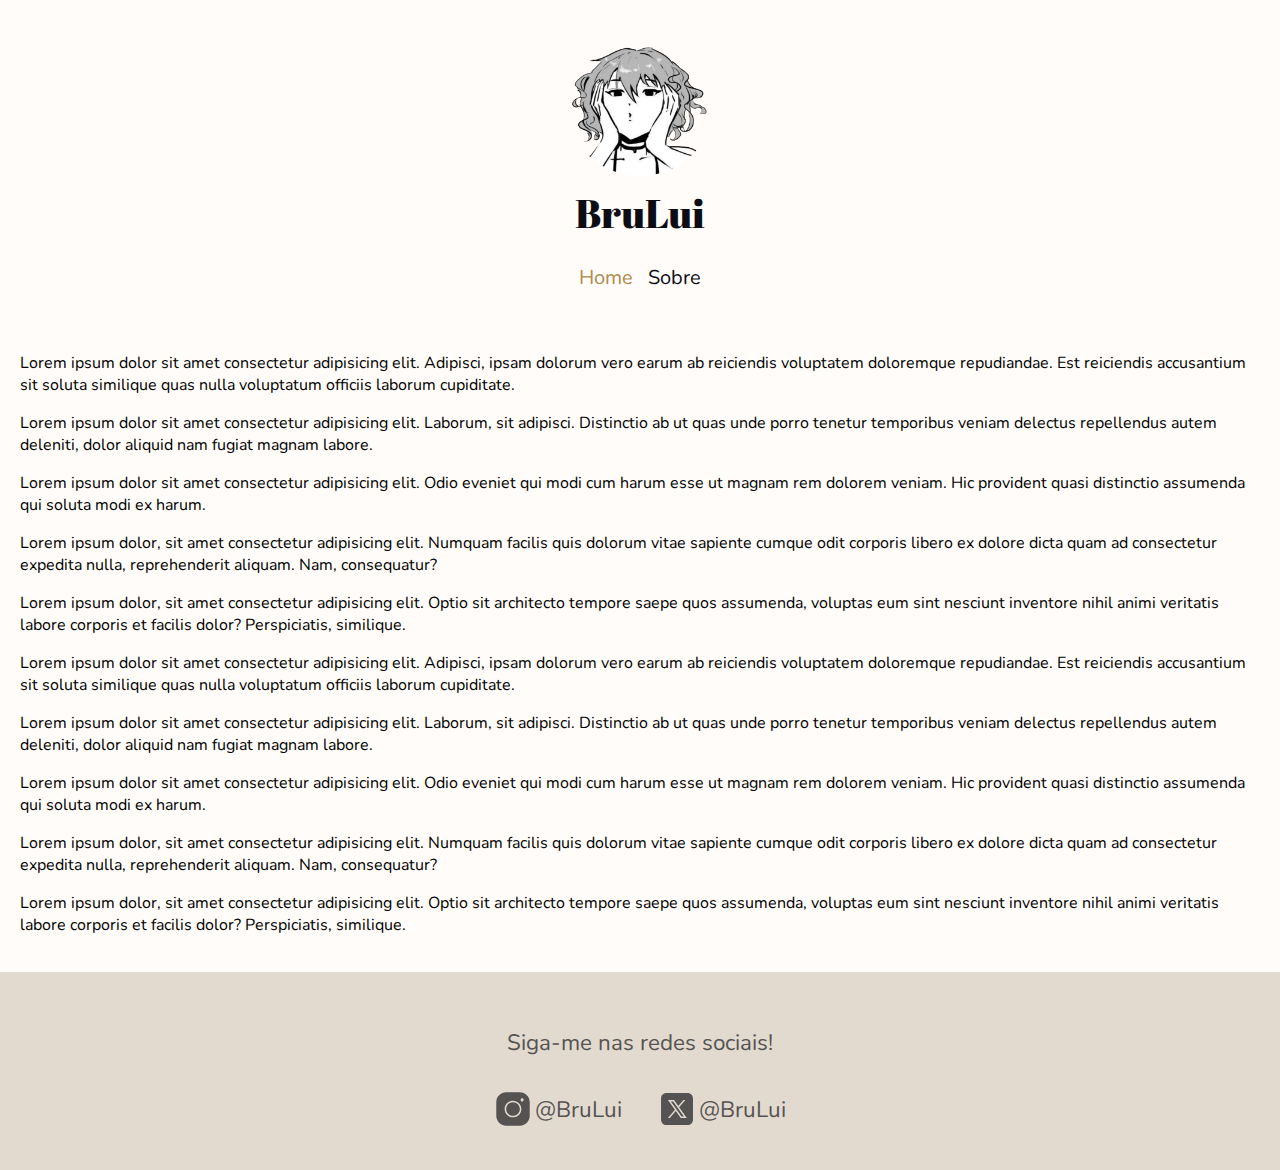
==== index.html @ 7a9b4ab3 "inicio de projeto" ====
<!DOCTYPE html>
<html lang="pt-br">
<head>
    <meta charset="UTF-8">
    <meta http-equiv="X-UA-Compatible" content="IE=edge">
    <meta name="viewport" content="width=device-width, initial-scale=1.0">
    <link rel="stylesheet" href="./css/home.css">
    <link rel="icon" href="./icon/icon.ico">

    <link rel="preconnect" href="https://fonts.googleapis.com">
    <link rel="preconnect" href="https://fonts.gstatic.com" crossorigin>
    <link href="https://fonts.googleapis.com/css2?family=Abril+Fatface&family=Nunito:wght@500&display=swap" rel="stylesheet">
    
    <title>BruLui - Portfolio</title>
</head>
<body>
    <header>
        <div class="icon">
            <img src="./icon/icon.png" width="150" height="150">
        </div>
        <h1>BruLui</h1>
        <nav>
            <a href="index.html" class="home">Home</a>
            <a href="sobre.html" class="sobre">Sobre</a>
        </nav>
    </header>

    <main>
        <p>Lorem ipsum dolor sit amet consectetur adipisicing elit. Adipisci, ipsam dolorum vero earum ab reiciendis voluptatem doloremque repudiandae. Est reiciendis accusantium sit soluta similique quas nulla voluptatum officiis laborum cupiditate.</p>
        <p>Lorem ipsum dolor sit amet consectetur adipisicing elit. Laborum, sit adipisci. Distinctio ab ut quas unde porro tenetur temporibus veniam delectus repellendus autem deleniti, dolor aliquid nam fugiat magnam labore.</p>
        <p>Lorem ipsum dolor sit amet consectetur adipisicing elit. Odio eveniet qui modi cum harum esse ut magnam rem dolorem veniam. Hic provident quasi distinctio assumenda qui soluta modi ex harum.</p>
        <p>Lorem ipsum dolor, sit amet consectetur adipisicing elit. Numquam facilis quis dolorum vitae sapiente cumque odit corporis libero ex dolore dicta quam ad consectetur expedita nulla, reprehenderit aliquam. Nam, consequatur?</p>
        <p>Lorem ipsum dolor, sit amet consectetur adipisicing elit. Optio sit architecto tempore saepe quos assumenda, voluptas eum sint nesciunt inventore nihil animi veritatis labore corporis et facilis dolor? Perspiciatis, similique.</p>
        <p>Lorem ipsum dolor sit amet consectetur adipisicing elit. Adipisci, ipsam dolorum vero earum ab reiciendis voluptatem doloremque repudiandae. Est reiciendis accusantium sit soluta similique quas nulla voluptatum officiis laborum cupiditate.</p>
        <p>Lorem ipsum dolor sit amet consectetur adipisicing elit. Laborum, sit adipisci. Distinctio ab ut quas unde porro tenetur temporibus veniam delectus repellendus autem deleniti, dolor aliquid nam fugiat magnam labore.</p>
        <p>Lorem ipsum dolor sit amet consectetur adipisicing elit. Odio eveniet qui modi cum harum esse ut magnam rem dolorem veniam. Hic provident quasi distinctio assumenda qui soluta modi ex harum.</p>
        <p>Lorem ipsum dolor, sit amet consectetur adipisicing elit. Numquam facilis quis dolorum vitae sapiente cumque odit corporis libero ex dolore dicta quam ad consectetur expedita nulla, reprehenderit aliquam. Nam, consequatur?</p>
        <p>Lorem ipsum dolor, sit amet consectetur adipisicing elit. Optio sit architecto tempore saepe quos assumenda, voluptas eum sint nesciunt inventore nihil animi veritatis labore corporis et facilis dolor? Perspiciatis, similique.</p>
        
    </main>

    <!--<div class="grid-wrapper">
        <div>
            <img src="img/divine.jpg" class="tall">
        </div>
        <div>
            <img src="img/magic.jpg" class="wide">
        </div>
        <div>
            <img src="img/moon.jpg" class="big">
        </div>
        <div>
            <img src="img/Earring.jpg" class="big">
        </div>
    </div>-->
    
    <footer>
        <p>Siga-me nas redes sociais!</p>
        <div class="links">
            <div class="btn">
                <img src="./icon/icon_insta.svg">
                <a href="https://www.instagram.com/bru__lui/">@BruLui</a>
            </div>
            <div class="btn">
                <img src="./icon/icon_x.svg">
                <a href="https://twitter.com/Bru__Lui">@BruLui</a>
            </div>
        
        </div>
    </footer>
</body>
</html>
---- css/home.css ----
body {
    margin: 0;
    padding: 0;
    min-height: 100vh;
    max-width: 100vw;
    background: #FFFCF9;
    box-sizing: border-box;
    display: flex;
    flex-direction: column;
}

/*HEADER*/

header {
    display: flex;
    flex-direction: column;
    align-items: center;
    padding: 2%;
}
.icon {
    border-radius: 50%;
    overflow: hidden;
}
.icon > img {
    height: auto;
    display: block;
   
}

header > h1 {
    font-family: 'Abril Fatface', cursive;
    font-weight: 400;
    font-size: 2.5rem;
    margin: 10px;
    color: #0C0C15;
    margin-bottom: 1.5rem;
}

a {
    text-decoration: none;
}

nav {
    font-family: "Nunito", sans-serif;
    font-size: 20px;
}
nav > a {
    color: #0C0C15;
    padding: 5px;

}
nav > a:hover {
    text-decoration: underline; 
    color: #AE8C49;
}
nav > .home {
    color: #AE8C49;
}

/*MAIN*/

main {
    flex: 1 1 0;
    padding: 20px;
    font-family: "Nunito", sans-serif;
}
 
.grid-wrapper {
    /*padding: 10px;*/
    margin: 6rem;
    display: grid;
    grid-gap: 15px;
    grid-template-columns: repeat(auto-fit, minmax(250px, 1fr));
    grid-auto-rows: 200px;
    grid-auto-flow: dense;

    
}

.grid-wrapper .wide{
    grid-column: span 2;
}

.grid-wrapper .tall{
    grid-column: span 2;
}

.grid-wrapper .big{
    grid-column: span 2;
    grid-row: span 2;
}

.grid-wrapper > div > img {
    max-width: 100%;
    height: auto;
    vertical-align: middle;
    display: inline-block;
    object-fit: cover;

}

.grid-wrapper > div {
    /*display: flex;*/
    justify-content: center;
    align-items: center;
}



/*FOOTER*/

footer {
    background-color: #E3DACF;
    font-family: "Nunito", sans-serif;
    text-align: center;
    margin: 0;
    padding-top: 2rem;
    padding-bottom: 2rem;
    display: flex;
    flex-direction: column;
    align-items: center;
    text-align: center;
    color: #545352;
    font-size: 1.4rem;

}

footer > .links {
    list-style-type: none;
    display: flex;
    flex-direction: row;
}

.btn {
    display: flex;
    align-items: center;
    border-style: none;
    background-color: rgba(0, 0, 0, 0);
    font-family: "Nunito", sans-serif;
    font-size: 1.4rem;
    height: 100%;
    width: 9rem;
    margin: 5px;
    border-radius: 10px;
    border-style: none;
    cursor: pointer;
    justify-content: center;
    padding: 5px;
    transition: background-color 0.5s;
}

.btn > img {
    width: 2.4rem;
    margin-right: 3px;
}

.btn > a {
    text-decoration: none;
    color: #545352;
    
}

.btn:hover {
    background-color: #FFFCF9;
    color:#525452;

}
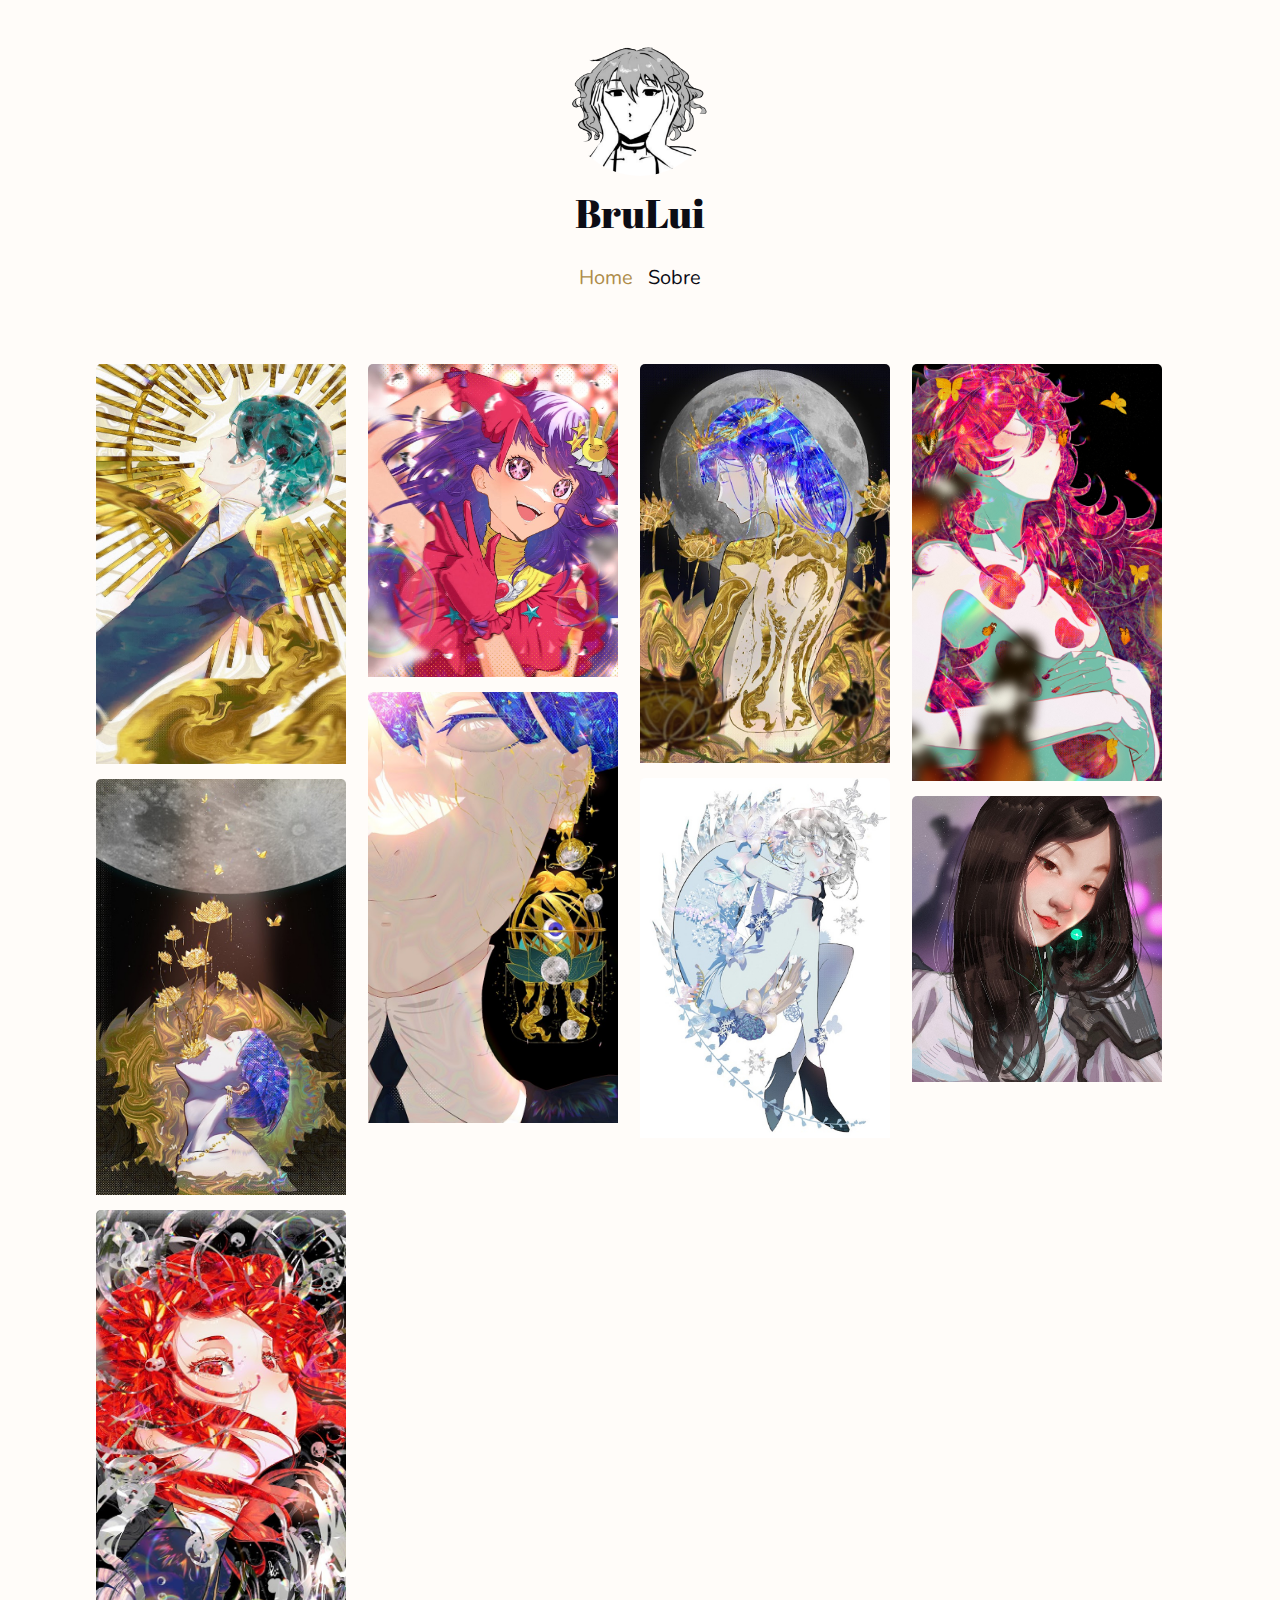
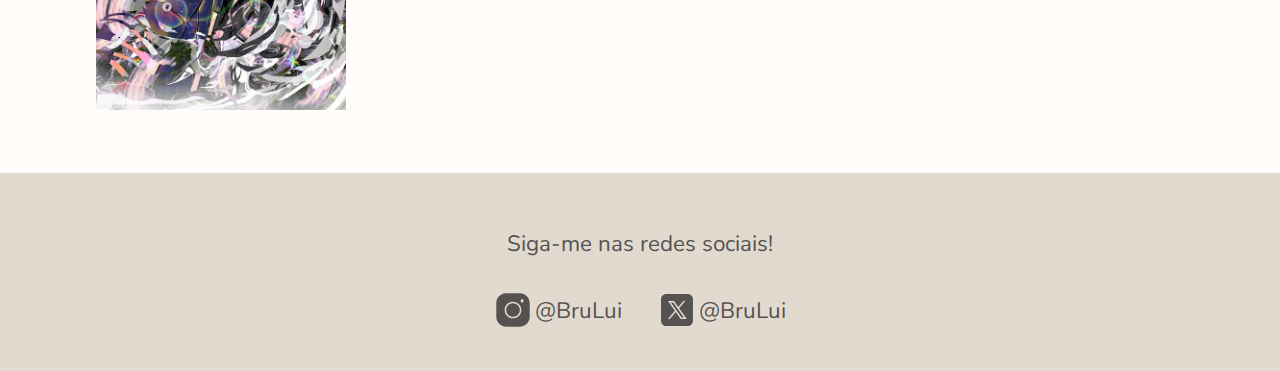
==== commit a93e36e7: "galeria de imagens" ====
--- a/index.html
+++ b/index.html
@@ -26,17 +26,31 @@
     </header>
 
     <main>
-        <p>Lorem ipsum dolor sit amet consectetur adipisicing elit. Adipisci, ipsam dolorum vero earum ab reiciendis voluptatem doloremque repudiandae. Est reiciendis accusantium sit soluta similique quas nulla voluptatum officiis laborum cupiditate.</p>
-        <p>Lorem ipsum dolor sit amet consectetur adipisicing elit. Laborum, sit adipisci. Distinctio ab ut quas unde porro tenetur temporibus veniam delectus repellendus autem deleniti, dolor aliquid nam fugiat magnam labore.</p>
-        <p>Lorem ipsum dolor sit amet consectetur adipisicing elit. Odio eveniet qui modi cum harum esse ut magnam rem dolorem veniam. Hic provident quasi distinctio assumenda qui soluta modi ex harum.</p>
-        <p>Lorem ipsum dolor, sit amet consectetur adipisicing elit. Numquam facilis quis dolorum vitae sapiente cumque odit corporis libero ex dolore dicta quam ad consectetur expedita nulla, reprehenderit aliquam. Nam, consequatur?</p>
-        <p>Lorem ipsum dolor, sit amet consectetur adipisicing elit. Optio sit architecto tempore saepe quos assumenda, voluptas eum sint nesciunt inventore nihil animi veritatis labore corporis et facilis dolor? Perspiciatis, similique.</p>
-        <p>Lorem ipsum dolor sit amet consectetur adipisicing elit. Adipisci, ipsam dolorum vero earum ab reiciendis voluptatem doloremque repudiandae. Est reiciendis accusantium sit soluta similique quas nulla voluptatum officiis laborum cupiditate.</p>
-        <p>Lorem ipsum dolor sit amet consectetur adipisicing elit. Laborum, sit adipisci. Distinctio ab ut quas unde porro tenetur temporibus veniam delectus repellendus autem deleniti, dolor aliquid nam fugiat magnam labore.</p>
-        <p>Lorem ipsum dolor sit amet consectetur adipisicing elit. Odio eveniet qui modi cum harum esse ut magnam rem dolorem veniam. Hic provident quasi distinctio assumenda qui soluta modi ex harum.</p>
-        <p>Lorem ipsum dolor, sit amet consectetur adipisicing elit. Numquam facilis quis dolorum vitae sapiente cumque odit corporis libero ex dolore dicta quam ad consectetur expedita nulla, reprehenderit aliquam. Nam, consequatur?</p>
-        <p>Lorem ipsum dolor, sit amet consectetur adipisicing elit. Optio sit architecto tempore saepe quos assumenda, voluptas eum sint nesciunt inventore nihil animi veritatis labore corporis et facilis dolor? Perspiciatis, similique.</p>
-        
+        <div class="container">
+            <div class="box">
+
+                <div class="dream">
+                    <img src="./img/Phos.jpg" alt="">
+                    <img src="./img/Moon.jpg" alt="">
+                    <img src="./img/Cinnabar.jpg" alt="">
+                </div>    
+                
+                <div class="dream">
+                    <img src="./img/Ai.jpg" alt="">
+                    <img src="./img/Brinco.jpg" alt="">
+                </div>
+
+                <div class="dream">
+                    <img src="./img/LapisLazuli.jpg" alt="">
+                    <img src="./img/Antarc.jpg" alt="">
+                </div>
+
+                <div class="dream">
+                    <img src="./img/padpa.jpg" alt="">
+                    <img src="./img/Jet.jpg" alt="">
+                </div>
+            </div>
+        </div>
     </main>
 
     <!--<div class="grid-wrapper">
--- a/css/home.css
+++ b/css/home.css
@@ -60,53 +60,38 @@
 
 /*MAIN*/
 
-main {
+/*main {
     flex: 1 1 0;
-    padding: 20px;
-    font-family: "Nunito", sans-serif;
-}
- 
-.grid-wrapper {
-    /*padding: 10px;*/
-    margin: 6rem;
-    display: grid;
-    grid-gap: 15px;
-    grid-template-columns: repeat(auto-fit, minmax(250px, 1fr));
-    grid-auto-rows: 200px;
-    grid-auto-flow: dense;
+    align-items: center;
+    margin: 0 auto;
+}*/
 
-    
+main > .container {
+    display: flex;
+    flex-direction: column;
+    justify-content: center;
+    align-items: center;
+    /*margin: 40px 20px 0 20px;*/
+    margin: 3rem 6rem 3rem 6rem;
 }
 
-.grid-wrapper .wide{
-    grid-column: span 2;
+main > .container .box {
+    display: flex;
+    flex-direction: row;
+    justify-content: space-between; 
 }
 
-.grid-wrapper .tall{
-    grid-column: span 2;
+main > .container .dream {
+    display: flex;
+    flex-direction: column;
+    width: 32.5%;
 }
 
-.grid-wrapper .big{
-    grid-column: span 2;
-    grid-row: span 2;
+main > .container .dream img {
+    width: 92%;
+    padding-bottom: 15px;
+    border-radius: 5px;
 }
-
-.grid-wrapper > div > img {
-    max-width: 100%;
-    height: auto;
-    vertical-align: middle;
-    display: inline-block;
-    object-fit: cover;
-
-}
-
-.grid-wrapper > div {
-    /*display: flex;*/
-    justify-content: center;
-    align-items: center;
-}
-
-
 
 /*FOOTER*/
 
@@ -115,6 +100,7 @@
     font-family: "Nunito", sans-serif;
     text-align: center;
     margin: 0;
+    bottom: 0;
     padding-top: 2rem;
     padding-bottom: 2rem;
     display: flex;
@@ -123,7 +109,6 @@
     text-align: center;
     color: #545352;
     font-size: 1.4rem;
-
 }
 
 footer > .links {
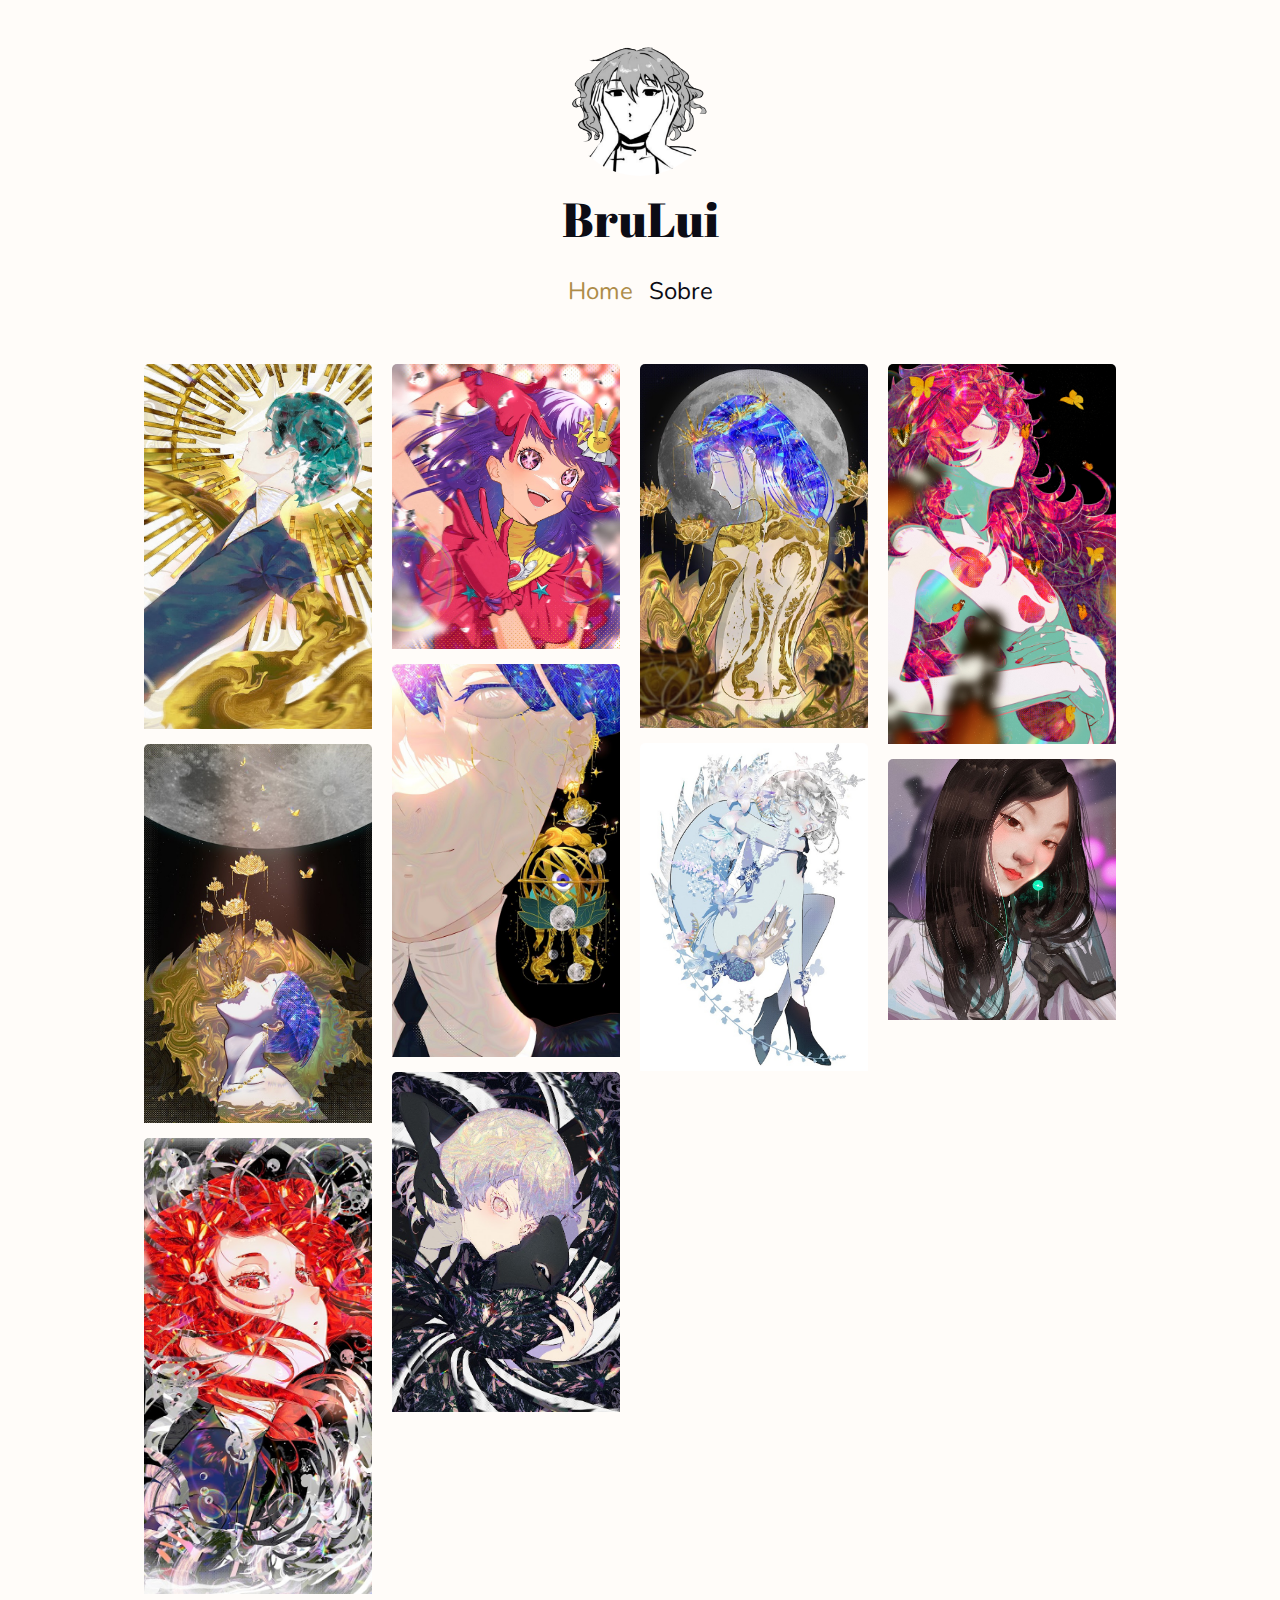
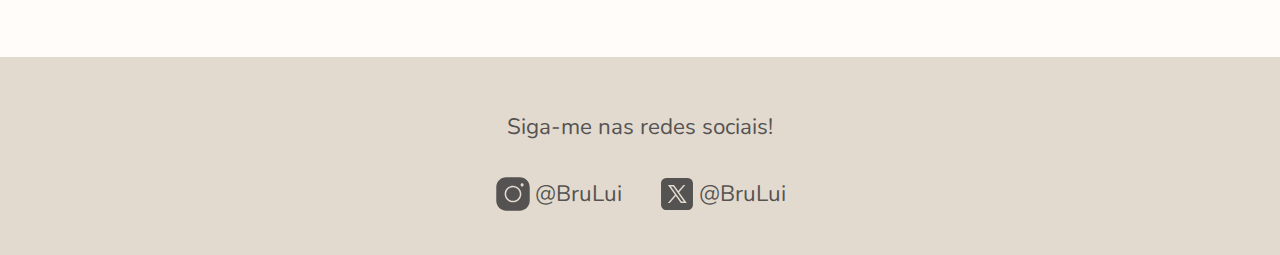
==== commit bc34bb89: "bicolor update" ====
--- a/index.html
+++ b/index.html
@@ -38,6 +38,7 @@
                 <div class="dream">
                     <img src="./img/Ai.jpg" alt="">
                     <img src="./img/Brinco.jpg" alt="">
+                    <img src="./img/bicolor.jpg" alt="">
                 </div>
 
                 <div class="dream">
--- a/css/home.css
+++ b/css/home.css
@@ -31,7 +31,7 @@
 header > h1 {
     font-family: 'Abril Fatface', cursive;
     font-weight: 400;
-    font-size: 2.5rem;
+    font-size: 3rem;
     margin: 10px;
     color: #0C0C15;
     margin-bottom: 1.5rem;
@@ -43,7 +43,7 @@
 
 nav {
     font-family: "Nunito", sans-serif;
-    font-size: 20px;
+    font-size: 1.5rem;
 }
 nav > a {
     color: #0C0C15;
@@ -72,7 +72,7 @@
     justify-content: center;
     align-items: center;
     /*margin: 40px 20px 0 20px;*/
-    margin: 3rem 6rem 3rem 6rem;
+    margin: 2rem 9rem 3rem 9rem;
 }
 
 main > .container .box {
@@ -84,7 +84,7 @@
 main > .container .dream {
     display: flex;
     flex-direction: column;
-    width: 32.5%;
+    width: 30%; /*32.5*/
 }
 
 main > .container .dream img {
@@ -92,6 +92,34 @@
     padding-bottom: 15px;
     border-radius: 5px;
 }
+
+
+@media only screen and (max-width: 770px) {
+    header > h1 {
+        font-size: 3rem;
+    }
+    nav {
+        font-size: 1.5rem;
+    }
+    main > .container {
+        margin: 2rem 2rem 2rem 2rem;
+    }
+
+    main > .container .box {
+        flex-direction: column;
+    }
+
+    main > .container .dream {
+        width: 100%;
+    }
+
+    main > .container .dream img {
+        width: 100%;
+        padding-bottom: 15px;
+        border-radius: 5px;
+    }
+}
+
 
 /*FOOTER*/
 
@@ -153,3 +181,4 @@
 }
 
 
+
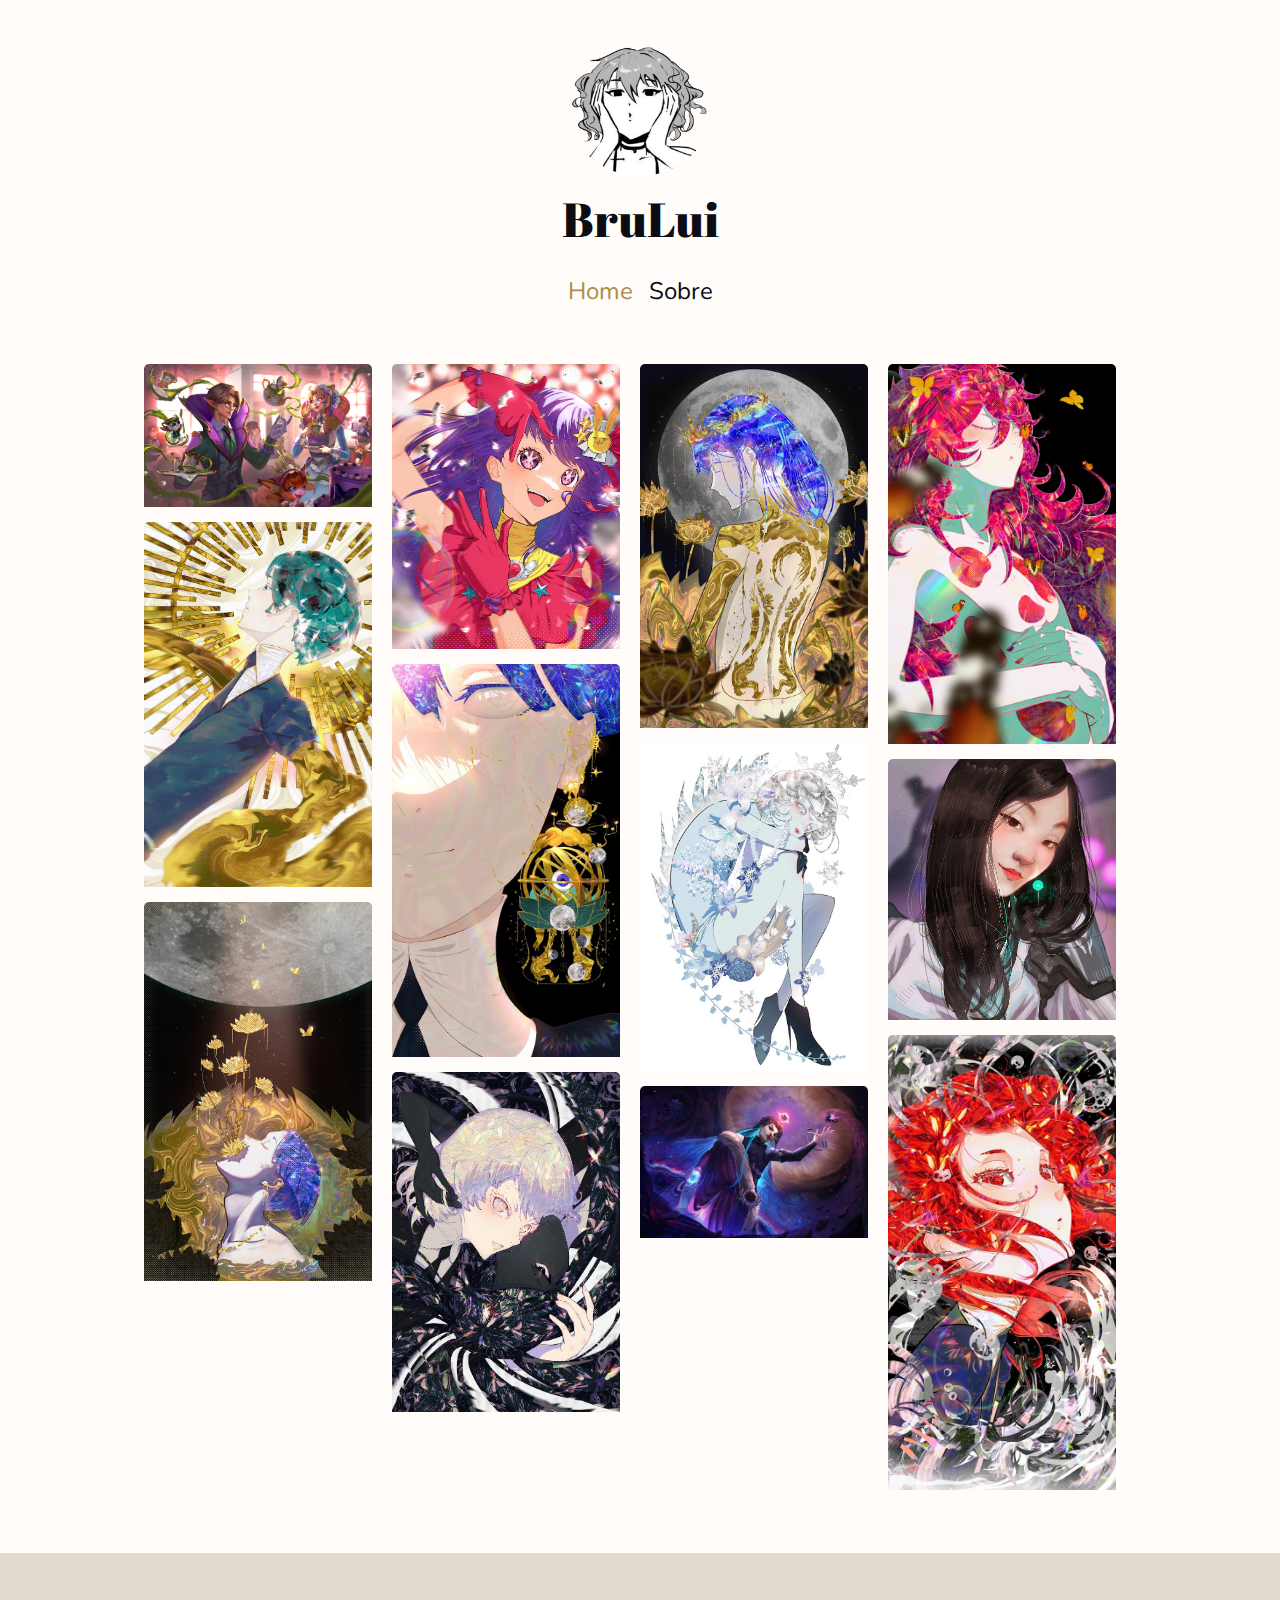
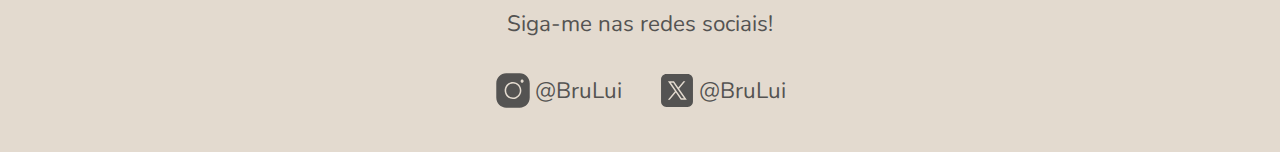
==== commit b19e66ba: "change table and add img" ====
--- a/index.html
+++ b/index.html
@@ -30,9 +30,9 @@
             <div class="box">
 
                 <div class="dream">
+                    <img src="./img/cafe.jpg" alt="">
                     <img src="./img/Phos.jpg" alt="">
                     <img src="./img/Moon.jpg" alt="">
-                    <img src="./img/Cinnabar.jpg" alt="">
                 </div>    
                 
                 <div class="dream">
@@ -44,11 +44,13 @@
                 <div class="dream">
                     <img src="./img/LapisLazuli.jpg" alt="">
                     <img src="./img/Antarc.jpg" alt="">
+                    <img src="./img/Yamiyo.jpg" alt="">
                 </div>
 
                 <div class="dream">
                     <img src="./img/padpa.jpg" alt="">
                     <img src="./img/Jet.jpg" alt="">
+                    <img src="./img/Cinnabar.jpg" alt="">
                 </div>
             </div>
         </div>
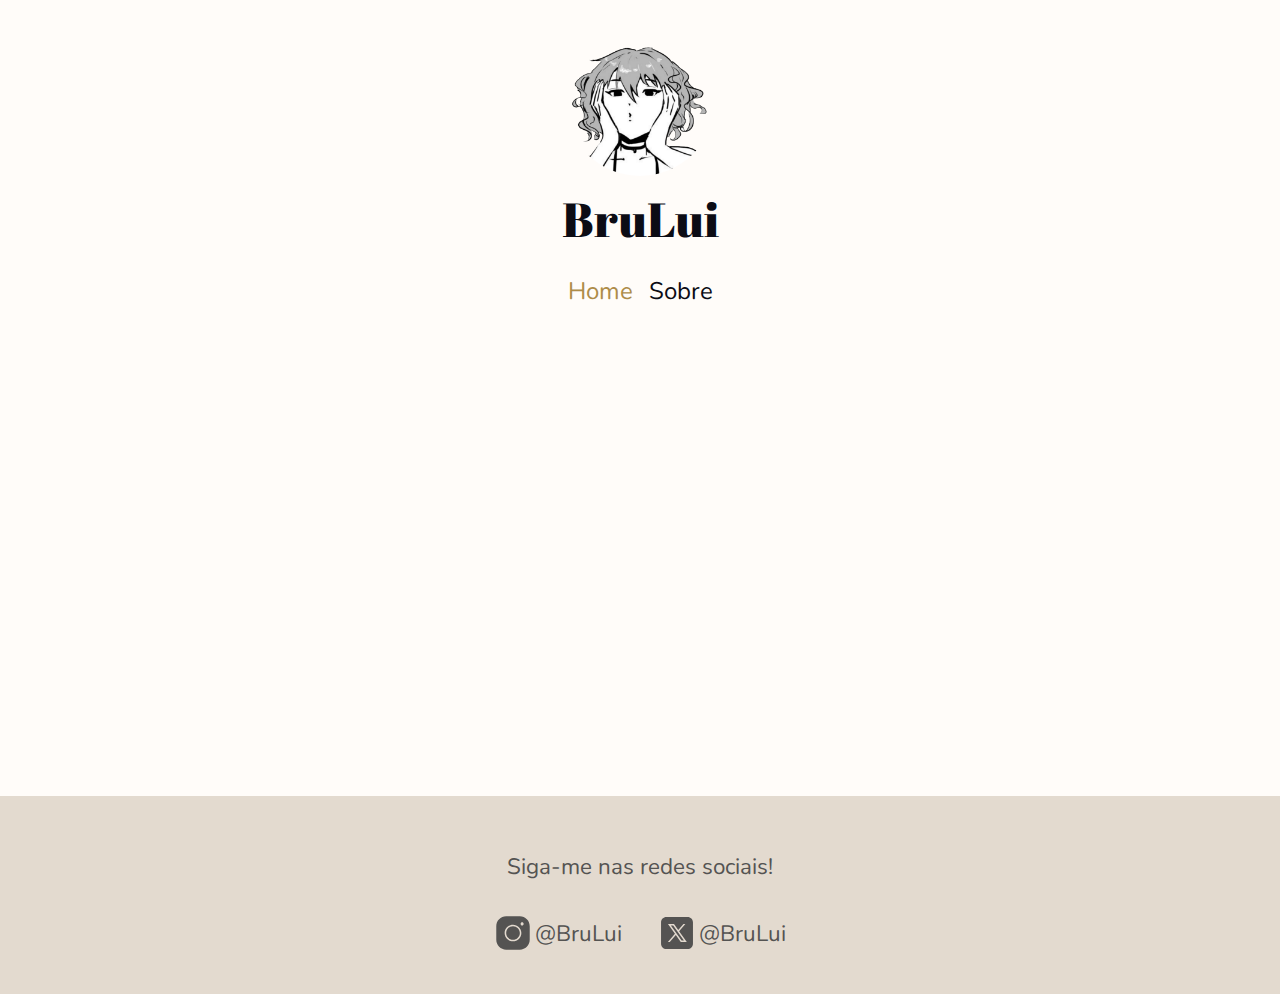
==== commit de4ec1d0: "uma row mas tamanhos bons" ====
--- a/index.html
+++ b/index.html
@@ -10,8 +10,41 @@
     <link rel="preconnect" href="https://fonts.googleapis.com">
     <link rel="preconnect" href="https://fonts.gstatic.com" crossorigin>
     <link href="https://fonts.googleapis.com/css2?family=Abril+Fatface&family=Nunito:wght@500&display=swap" rel="stylesheet">
-    
+
     <title>BruLui - Portfolio</title>
+    <style>
+        /* Estilos customizados para o SnapWidget */
+        .snapwidget-container {
+            width: 100%;
+            overflow: hidden; /* Garante que o conteúdo não vaze */
+        }
+
+        .snapwidget-grid {
+            display: grid;
+            gap: 10px; /* Espaçamento entre as fotos */
+            grid-template-columns: repeat(auto-fit, minmax(150px, 1fr)); /* Cria colunas responsivas com mínimo de 150px */
+        }
+
+        .snapwidget-grid > iframe {
+            width: 100% !important;
+            height: auto !important;
+            border: none;
+        }
+
+        /* Estilos para desktop (3 fotos por linha, 4 linhas) */
+        @media (min-width: 769px) {
+            .snapwidget-grid {
+                grid-template-columns: repeat(3, 1fr);
+            }
+        }
+
+        /* Estilos para mobile (1 foto por linha) */
+        @media (max-width: 768px) {
+            .snapwidget-grid {
+                grid-template-columns: 1fr;
+            }
+        }
+    </style>
 </head>
 <body>
     <header>
@@ -27,62 +60,35 @@
 
     <main>
         <div class="container">
-            <div class="box">
-
-                <div class="dream">
-                    <img src="./img/cafe.jpg" alt="">
-                    <img src="./img/Phos.jpg" alt="">
-                    <img src="./img/Moon.jpg" alt="">
-                </div>    
-                
-                <div class="dream">
-                    <img src="./img/Ai.jpg" alt="">
-                    <img src="./img/Brinco.jpg" alt="">
-                    <img src="./img/bicolor.jpg" alt="">
-                </div>
-
-                <div class="dream">
-                    <img src="./img/LapisLazuli.jpg" alt="">
-                    <img src="./img/Antarc.jpg" alt="">
-                    <img src="./img/Yamiyo.jpg" alt="">
-                </div>
-
-                <div class="dream">
-                    <img src="./img/padpa.jpg" alt="">
-                    <img src="./img/Jet.jpg" alt="">
-                    <img src="./img/Cinnabar.jpg" alt="">
+            <div class="snapwidget-container">
+                <script src="https://snapwidget.com/js/snapwidget.js"></script>
+                <div class="snapwidget-grid">
+                    <iframe
+                        src="https://snapwidget.com/embed/1093232"
+                        class="snapwidget-widget"
+                        allowtransparency="true"
+                        frameborder="0"
+                        scrolling="no"
+                        style="border: none; overflow: hidden; width: 100%; min-height: 400px;"
+                        title="Posts' from Instagram">
+                    </iframe>
                 </div>
             </div>
         </div>
     </main>
 
-    <!--<div class="grid-wrapper">
-        <div>
-            <img src="img/divine.jpg" class="tall">
-        </div>
-        <div>
-            <img src="img/magic.jpg" class="wide">
-        </div>
-        <div>
-            <img src="img/moon.jpg" class="big">
-        </div>
-        <div>
-            <img src="img/Earring.jpg" class="big">
-        </div>
-    </div>-->
-    
     <footer>
         <p>Siga-me nas redes sociais!</p>
         <div class="links">
             <div class="btn">
                 <img src="./icon/icon_insta.svg">
-                <a href="https://www.instagram.com/bru__lui/">@BruLui</a>
+                <a href="https://www.instagram.com/bru__lui/" target="_blank">@BruLui</a>
             </div>
             <div class="btn">
                 <img src="./icon/icon_x.svg">
-                <a href="https://twitter.com/Bru__Lui">@BruLui</a>
+                <a href="https://twitter.com/Bru__Lui" target="_blank">@BruLui</a>
             </div>
-        
+
         </div>
     </footer>
 </body>
--- a/css/home.css
+++ b/css/home.css
@@ -1,4 +1,3 @@
-
 body {
     margin: 0;
     padding: 0;
@@ -8,6 +7,7 @@
     box-sizing: border-box;
     display: flex;
     flex-direction: column;
+    overflow-y: auto;
 }
 
 /*HEADER*/
@@ -18,14 +18,15 @@
     align-items: center;
     padding: 2%;
 }
+
 .icon {
     border-radius: 50%;
     overflow: hidden;
 }
+
 .icon > img {
     height: auto;
     display: block;
-   
 }
 
 header > h1 {
@@ -45,81 +46,83 @@
     font-family: "Nunito", sans-serif;
     font-size: 1.5rem;
 }
+
 nav > a {
     color: #0C0C15;
     padding: 5px;
+}
 
-}
 nav > a:hover {
-    text-decoration: underline; 
+    text-decoration: underline;
     color: #AE8C49;
 }
+
 nav > .home {
     color: #AE8C49;
 }
 
 /*MAIN*/
 
-/*main {
+main {
     flex: 1 1 0;
-    align-items: center;
-    margin: 0 auto;
-}*/
+    display: flex; /* Tornar main um flex container */
+    justify-content: center; /* Centralizar horizontalmente os itens diretos dentro de main */
+    align-items: center; /* Centralizar verticalmente os itens diretos dentro de main (se necessário) */
+}
 
 main > .container {
     display: flex;
     flex-direction: column;
-    justify-content: center;
-    align-items: center;
-    /*margin: 40px 20px 0 20px;*/
-    margin: 2rem 9rem 3rem 9rem;
+    align-items: center; /* Centraliza o conteúdo horizontalmente dentro do container */
+    /* justify-content: center; */ /* Pode ser usado para centralizar verticalmente também */
+    margin: 2rem; /* Ajuste as margens conforme necessário */
+    padding: 0;
+    max-width: 1200px; /* Defina uma largura máxima para o container, se desejar */
+    width: 100%; /* Garante que o container ocupe a largura disponível do main */
 }
 
-main > .container .box {
-    display: flex;
-    flex-direction: row;
-    justify-content: space-between; 
+.snapwidget-container {
+    width: 100%;
+    overflow: hidden;
+    display: flex; /* Para centralizar o iframe, se necessário */
+    justify-content: center; /* Para centralizar o iframe, se necessário */
 }
 
-main > .container .dream {
-    display: flex;
-    flex-direction: column;
-    width: 30%; /*32.5*/
+.snapwidget-grid {
+    display: grid;
+    gap: 10px;
+    grid-template-columns: repeat(auto-fit, minmax(150px, 1fr));
+    width: 100%; /* Garante que o grid ocupe a largura do container */
 }
 
-main > .container .dream img {
-    width: 92%;
-    padding-bottom: 15px;
-    border-radius: 5px;
+.snapwidget-grid > iframe {
+    width: 100% !important;
+    height: auto !important;
+    border: none;
+    /* margin: 0 auto; Tente isso também para centralizar o iframe dentro da célula do grid */
 }
-
 
 @media only screen and (max-width: 770px) {
     header > h1 {
         font-size: 3rem;
     }
+
     nav {
         font-size: 1.5rem;
     }
-    main > .container {
-        margin: 2rem 2rem 2rem 2rem;
+
+    main {
+        padding: 2rem; /* Adicione padding ao main em telas menores, se necessário */
     }
 
-    main > .container .box {
-        flex-direction: column;
+    main > .container {
+        margin: 0; /* Remova margens específicas em telas menores */
     }
 
-    main > .container .dream {
-        width: 100%;
-    }
-
-    main > .container .dream img {
-        width: 100%;
-        padding-bottom: 15px;
-        border-radius: 5px;
+    .snapwidget-grid {
+        grid-template-columns: 1fr;
     }
 }
-
 
 /*FOOTER*/
 
@@ -129,12 +132,10 @@
     text-align: center;
     margin: 0;
     bottom: 0;
-    padding-top: 2rem;
-    padding-bottom: 2rem;
+    padding: 2rem 0;
     display: flex;
     flex-direction: column;
     align-items: center;
-    text-align: center;
     color: #545352;
     font-size: 1.4rem;
 }
@@ -171,14 +172,9 @@
 .btn > a {
     text-decoration: none;
     color: #545352;
-    
 }
 
 .btn:hover {
     background-color: #FFFCF9;
-    color:#525452;
-
-}
-
-
-
+    color: #525452;
+}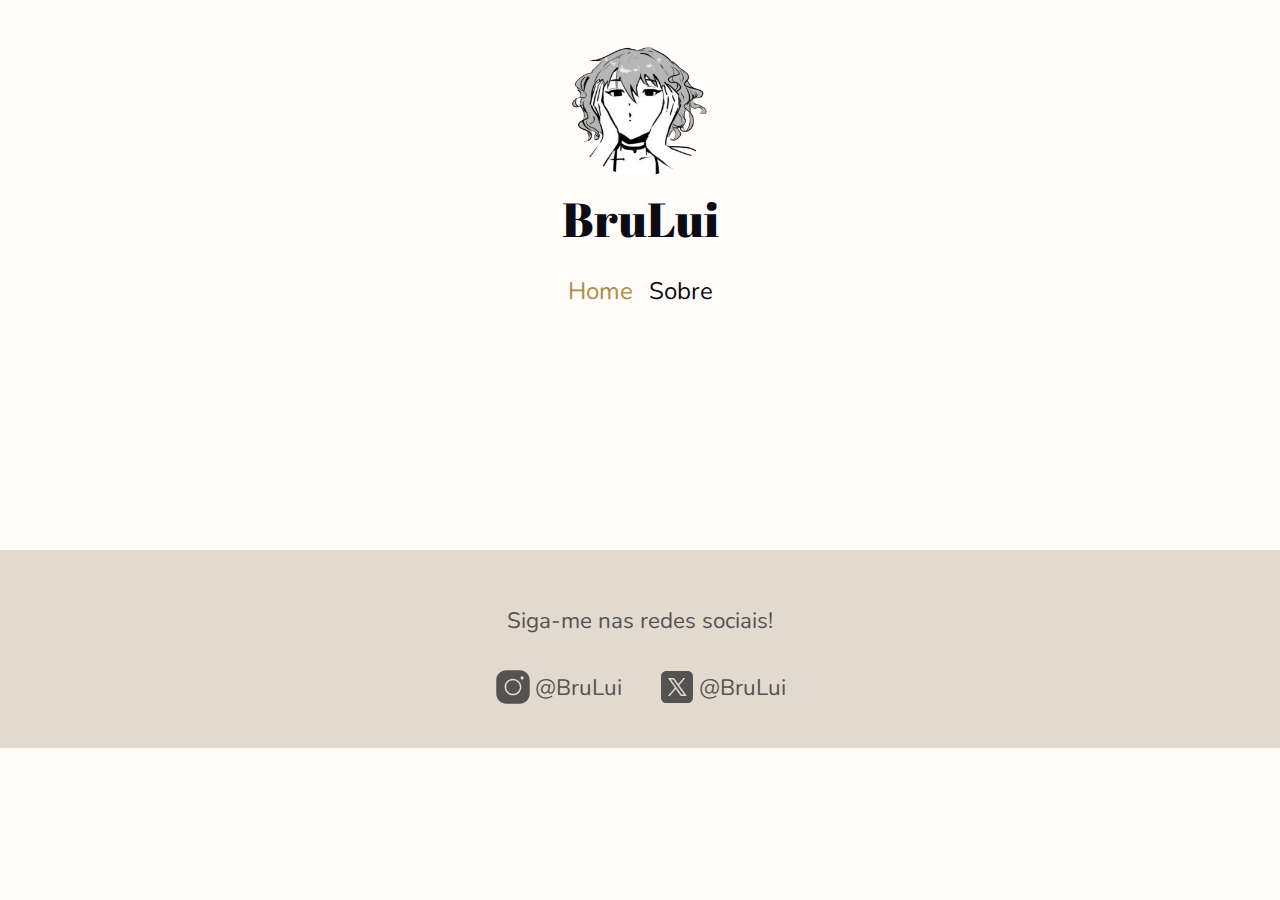
==== commit 0e21c27a: "apenas precisa arrumar no celular" ====
--- a/index.html
+++ b/index.html
@@ -12,39 +12,6 @@
     <link href="https://fonts.googleapis.com/css2?family=Abril+Fatface&family=Nunito:wght@500&display=swap" rel="stylesheet">
 
     <title>BruLui - Portfolio</title>
-    <style>
-        /* Estilos customizados para o SnapWidget */
-        .snapwidget-container {
-            width: 100%;
-            overflow: hidden; /* Garante que o conteúdo não vaze */
-        }
-
-        .snapwidget-grid {
-            display: grid;
-            gap: 10px; /* Espaçamento entre as fotos */
-            grid-template-columns: repeat(auto-fit, minmax(150px, 1fr)); /* Cria colunas responsivas com mínimo de 150px */
-        }
-
-        .snapwidget-grid > iframe {
-            width: 100% !important;
-            height: auto !important;
-            border: none;
-        }
-
-        /* Estilos para desktop (3 fotos por linha, 4 linhas) */
-        @media (min-width: 769px) {
-            .snapwidget-grid {
-                grid-template-columns: repeat(3, 1fr);
-            }
-        }
-
-        /* Estilos para mobile (1 foto por linha) */
-        @media (max-width: 768px) {
-            .snapwidget-grid {
-                grid-template-columns: 1fr;
-            }
-        }
-    </style>
 </head>
 <body>
     <header>
@@ -62,18 +29,18 @@
         <div class="container">
             <div class="snapwidget-container">
                 <script src="https://snapwidget.com/js/snapwidget.js"></script>
-                <div class="snapwidget-grid">
-                    <iframe
-                        src="https://snapwidget.com/embed/1093232"
-                        class="snapwidget-widget"
-                        allowtransparency="true"
-                        frameborder="0"
-                        scrolling="no"
-                        style="border: none; overflow: hidden; width: 100%; min-height: 400px;"
-                        title="Posts' from Instagram">
-                    </iframe>
-                </div>
+                <iframe
+                    src="https://snapwidget.com/embed/1093232"
+                    class="snapwidget-widget"
+                    allowtransparency="true"
+                    frameborder="0"
+                    scrolling="no"
+                    style="border: none; overflow: hidden; width: 100%;"
+                    title="Posts' from Instagram">
+                </iframe>
             </div>
+
+            
         </div>
     </main>
 
--- a/css/home.css
+++ b/css/home.css
@@ -64,64 +64,55 @@
 /*MAIN*/
 
 main {
-    flex: 1 1 0;
-    display: flex; /* Tornar main um flex container */
-    justify-content: center; /* Centralizar horizontalmente os itens diretos dentro de main */
-    align-items: center; /* Centralizar verticalmente os itens diretos dentro de main (se necessário) */
+    display: flex;
+    justify-content: center;
+    align-items: center;
 }
 
 main > .container {
     display: flex;
     flex-direction: column;
-    align-items: center; /* Centraliza o conteúdo horizontalmente dentro do container */
-    /* justify-content: center; */ /* Pode ser usado para centralizar verticalmente também */
-    margin: 2rem; /* Ajuste as margens conforme necessário */
+    align-items: center;
+    margin: 2rem;
     padding: 0;
-    max-width: 1200px; /* Defina uma largura máxima para o container, se desejar */
-    width: 100%; /* Garante que o container ocupe a largura disponível do main */
+    max-width: 1200px;
+    width: 100%;
 }
+
+@media only screen and (max-width: 770px) {
+    header > h1 {
+        font-size: 3rem;
+    }
+    nav {
+        font-size: 1.5rem;
+    }
+    main > .container {
+        margin: 2rem 2rem;
+    }
+
+    main > .container .box {
+        flex-direction: column;
+    }
+}
+
 
 .snapwidget-container {
     width: 100%;
     overflow: hidden;
-    display: flex; /* Para centralizar o iframe, se necessário */
-    justify-content: center; /* Para centralizar o iframe, se necessário */
 }
 
 .snapwidget-grid {
     display: grid;
     gap: 10px;
-    grid-template-columns: repeat(auto-fit, minmax(150px, 1fr));
-    width: 100%; /* Garante que o grid ocupe a largura do container */
+    grid-template-columns: repeat(3, 1fr); /* Estilo padrão para telas maiores */
+    width: 100%;
 }
 
 .snapwidget-grid > iframe {
     width: 100% !important;
     height: auto !important;
     border: none;
-    /* margin: 0 auto; Tente isso também para centralizar o iframe dentro da célula do grid */
-}
-
-@media only screen and (max-width: 770px) {
-    header > h1 {
-        font-size: 3rem;
-    }
-
-    nav {
-        font-size: 1.5rem;
-    }
-
-    main {
-        padding: 2rem; /* Adicione padding ao main em telas menores, se necessário */
-    }
-
-    main > .container {
-        margin: 0; /* Remova margens específicas em telas menores */
-    }
-
-    .snapwidget-grid {
-        grid-template-columns: 1fr;
-    }
+    display: block;
 }
 
 /*FOOTER*/
@@ -177,4 +168,11 @@
 .btn:hover {
     background-color: #FFFCF9;
     color: #525452;
+}
+
+/* MEDIA QUERIES */
+@media only screen and (max-width: 770px) {
+    .snapwidget-grid {
+        grid-template-columns: 1fr; /* Define uma única coluna para telas menores */
+    }
 }